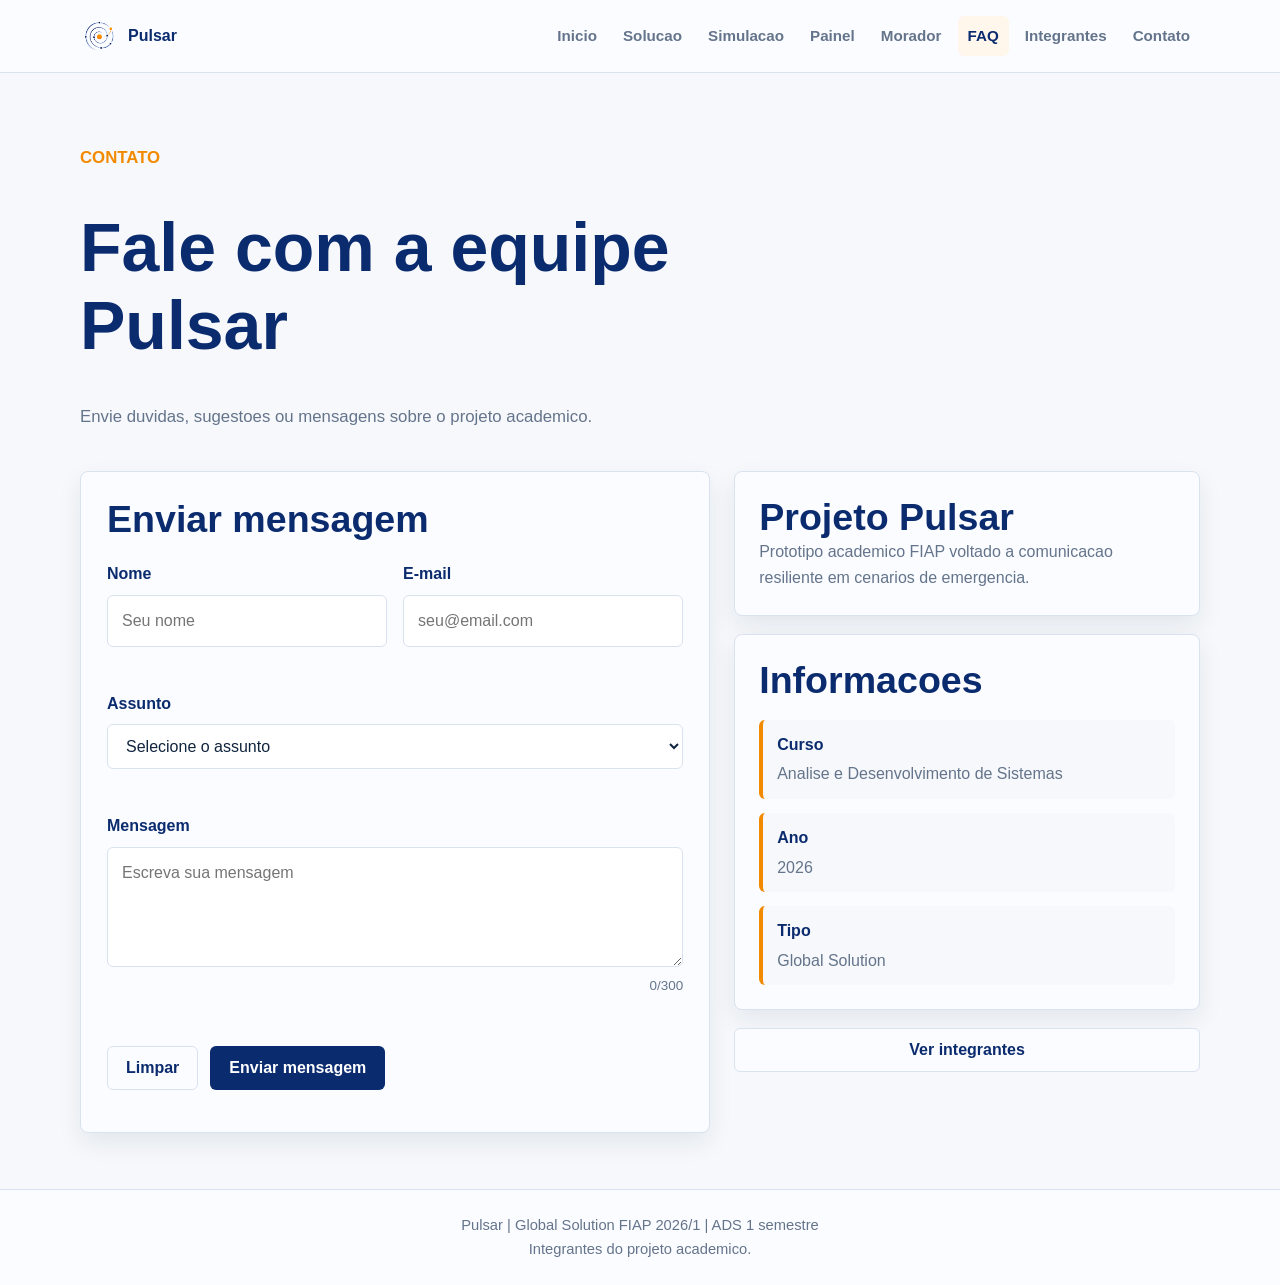
==== pages/contato.html @ 1aea79a1 "finalizando o css de contato" ====
<!DOCTYPE html>
<html lang="pt-BR">
<head>
    <meta charset="UTF-8">
    <meta name="viewport" content="width=device-width, initial-scale=1.0">
    <title>Pulsar | FAQ</title>
    <link rel="stylesheet" href="../css/style.css">
</head>
<body>
    <header class="site-header">
        <div class="nav-container">
            <a class="brand" href="../index.html">
                <img src="../img/pulsar_icone_transparente.png" alt="Icone Pulsar">
                <span>Pulsar</span>
            </a>

            <button class="menu-toggle" type="button" aria-label="Abrir menu" aria-expanded="false" aria-controls="menu-principal">
                Menu
            </button>

            <nav class="site-nav" id="menu-principal">
                <ul>
                    <li><a href="../index.html">Inicio</a></li>
                    <li><a href="sobre.html">Solucao</a></li>
                    <li><a href="simulador.html">Simulacao</a></li>
                    <li><a href="painel.html">Painel</a></li>
                    <li><a href="morador.html">Morador</a></li>
                    <li><a class="active" href="faq.html">FAQ</a></li>
                    <li><a href="integrantes.html">Integrantes</a></li>
                    <li><a href="contato.html">Contato</a></li>
                </ul>
            </nav>
        </div>
    </header>

    <main>
        <section class="page-hero">
            <p class="tag">Contato</p>
            <h1>Fale com a equipe Pulsar</h1>
            <p>Envie duvidas, sugestoes ou mensagens sobre o projeto academico.</p>
        </section>

        <section class="contact-layout">
            <article class="form-card">
                <h2>Enviar mensagem</h2>

                <form id="contactForm" novalidate>
                    <div class="form-row">
                        <div class="form-group">
                            <label for="contactName">Nome</label>
                            <input type="text" id="contactName" name="contactName" placeholder="Seu nome">
                            <small class="error-message" id="erroContactName"></small>
                        </div>

                        <div class="form-group">
                            <label for="contactEmail">E-mail</label>
                            <input type="email" id="contactEmail" name="contactEmail" placeholder="seu@email.com">
                            <small class="error-message" id="erroContactEmail"></small>
                        </div>
                    </div>

                    <div class="form-group">
                        <label for="contactSubject">Assunto</label>
                        <select id="contactSubject" name="contactSubject">
                            <option value="">Selecione o assunto</option>
                            <option>Duvida sobre o projeto</option>
                            <option>Sugestao de melhoria</option>
                            <option>Contato academico</option>
                            <option>Outro</option>
                        </select>
                        <small class="error-message" id="erroContactSubject"></small>
                    </div>

                    <div class="form-group">
                        <label for="contactMessage">Mensagem</label>
                        <textarea id="contactMessage" name="contactMessage" maxlength="300" placeholder="Escreva sua mensagem"></textarea>
                        <small class="form-counter"><span id="contactCounter">0</span>/300</small>
                        <small class="error-message" id="erroContactMessage"></small>
                    </div>

                    <section class="form-actions" aria-label="Acoes do formulario">
                        <button class="btn secondary" type="reset">Limpar</button>
                        <button class="btn primary" type="submit">Enviar mensagem</button>
                    </section>

                    <p class="success-message" id="contactSuccess"></p>
                </form>
            </article>

            <aside class="contact-info-stack">
                <article class="panel-card">
                    <h2>Projeto Pulsar</h2>
                    <p>Prototipo academico FIAP voltado a comunicacao resiliente em cenarios de emergencia.</p>
                </article>

                <article class="panel-card">
                    <h2>Informacoes</h2>
                    <ul class="contact-list">
                        <li><strong>Curso</strong><span>Analise e Desenvolvimento de Sistemas</span></li>
                        <li><strong>Ano</strong><span>2026</span></li>
                        <li><strong>Tipo</strong><span>Global Solution</span></li>
                    </ul>
                </article>

                <a class="btn secondary full" href="integrantes.html">Ver integrantes</a>
            </aside>
        </section>
    </main>

    <footer class="site-footer">
        <p>Pulsar | Global Solution FIAP 2026/1 | ADS 1 semestre</p>
        <p>Integrantes do projeto academico.</p>
    </footer>

    <script src="../js/script.js"></script>
</body>
</html>
---- css/style.css ----
:root {
    --azul-principal: #0B2B6F;
    --azul-institucional: #174B9A;
    --azul-tecnico: #235C85;
    --fundo-principal: #F6F8FB;
    --fundo-superficie: #FBFCFF;
    --borda-suave: #D9E2EF;
    --texto-principal: #11243D;
    --texto-secundario: #64748B;
    --laranja: #F28A00;
    --laranja-suave: #FFF7EC;
    --vermelho: #E11D2E;
    --verde: #178D46;
    --sombra: 0 10px 24px rgba(17, 36, 61, 0.08);
}

* {
    box-sizing: border-box;
    margin: 0;
    padding: 0;
}

html {
    scroll-behavior: smooth;
}

body {
    min-height: 100vh;
    background: var(--fundo-principal);
    color: var(--texto-principal);
    font-family: Arial, Helvetica, sans-serif;
    line-height: 1.6;
    overflow-x: hidden;
}

img {
    display: block;
    max-width: 100%;
}

.sr-only {
    position: absolute;
    width: 1px;
    height: 1px;
    padding: 0;
    margin: -1px;
    overflow: hidden;
    clip: rect(0, 0, 0, 0);
    white-space: nowrap;
    border: 0;
}

a {
    color: inherit;
    text-decoration: none;
}

ul,
ol {
    list-style-position: inside;
}

button,
input,
select,
textarea {
    font: inherit;
}

button,
a {
    -webkit-tap-highlight-color: transparent;
}

.site-header {
    position: sticky;
    top: 0;
    z-index: 10;
    background: rgba(251, 252, 255, 0.96);
    border-bottom: 1px solid var(--borda-suave);
    backdrop-filter: blur(12px);
}

.nav-container {
    width: min(1120px, calc(100% - 32px));
    margin: 0 auto;
    min-height: 72px;
    display: flex;
    align-items: center;
    justify-content: space-between;
    gap: 24px;
}

.brand {
    display: inline-flex;
    align-items: center;
    gap: 10px;
    color: var(--azul-principal);
    font-weight: 700;
    letter-spacing: 0;
}

.brand img {
    width: 38px;
    height: 38px;
    object-fit: contain;
}

.menu-toggle {
    display: none;
    border: 1px solid var(--borda-suave);
    border-radius: 6px;
    background: var(--fundo-superficie);
    color: var(--azul-principal);
    padding: 8px 12px;
    cursor: pointer;
}

.site-nav ul {
    display: flex;
    align-items: center;
    gap: 6px;
    list-style: none;
}

.site-nav a {
    display: inline-flex;
    align-items: center;
    min-height: 40px;
    border-radius: 6px;
    color: var(--texto-secundario);
    font-size: 0.95rem;
    font-weight: 600;
    padding: 8px 10px;
    transition: color 0.2s ease, background-color 0.2s ease;
}

.site-nav a:hover,
.site-nav a.active {
    background: var(--laranja-suave);
    color: var(--azul-principal);
}

main {
    width: min(1120px, calc(100% - 32px));
    margin: 0 auto;
    padding: 56px 0;
}

.hero-section,
.page-hero,
.dashboard-title {
    margin-bottom: 40px;
}

.hero-section,
.page-hero {
    display: grid;
    gap: 24px;
}

.hero-text,
.page-hero,
.dashboard-title {
    max-width: 760px;
}

.tag {
    color: var(--laranja);
    font-size: 0.82rem;
    font-weight: 700;
    letter-spacing: 0;
    text-transform: uppercase;
}

h1,
h2,
h3 {
    color: var(--azul-principal);
    line-height: 1.15;
}

h1 {
    font-size: clamp(2.2rem, 6vw, 4.25rem);
    margin-top: 12px;
}

h2 {
    font-size: clamp(1.6rem, 4vw, 2.35rem);
}

h3 {
    font-size: 1.2rem;
}

p {
    color: var(--texto-secundario);
}

.hero-text p,
.page-hero p,
.dashboard-title p {
    margin-top: 16px;
    font-size: 1.05rem;
}

.hero-actions,
.next-actions,
.form-actions,
.sim-controls {
    display: flex;
    flex-wrap: wrap;
    gap: 12px;
    margin-top: 24px;
}

.btn {
    display: inline-flex;
    align-items: center;
    justify-content: center;
    min-height: 44px;
    border: 1px solid transparent;
    border-radius: 6px;
    font-weight: 700;
    line-height: 1;
    padding: 12px 18px;
    cursor: pointer;
    transition: transform 0.2s ease, box-shadow 0.2s ease, background-color 0.2s ease, border-color 0.2s ease;
}

.btn:hover {
    transform: translateY(-1px);
    box-shadow: var(--sombra);
}

.btn.primary {
    background: var(--azul-principal);
    color: #FFFFFF;
}

.btn.secondary {
    background: var(--fundo-superficie);
    border-color: var(--borda-suave);
    color: var(--azul-principal);
}

.btn.ghost {
    background: transparent;
    color: var(--azul-principal);
}

.btn.alert {
    background: var(--vermelho);
    color: #FFFFFF;
}

.btn.full {
    width: 100%;
}

.text-link {
    color: var(--azul-institucional);
    font-weight: 700;
}

.text-link:hover {
    color: var(--laranja);
}

.home-hero {
    align-items: center;
    grid-template-columns: minmax(0, 1.4fr) minmax(280px, 0.8fr);
    min-height: 520px;
}

.small-note {
    color: var(--azul-tecnico);
    font-size: 0.9rem;
    font-weight: 700;
}

.home-summary {
    background: var(--fundo-superficie);
    border: 1px solid var(--borda-suave);
    border-radius: 8px;
    box-shadow: var(--sombra);
    padding: 28px;
}

.home-summary h2 {
    margin-top: 10px;
}

.home-summary ul {
    display: grid;
    gap: 10px;
    list-style: none;
    margin: 22px 0;
}

.home-summary li {
    border-left: 4px solid var(--laranja);
    color: var(--texto-principal);
    padding-left: 12px;
}

.section-heading {
    max-width: 760px;
}

.section-heading h2 {
    margin-top: 10px;
}

.section-heading p:not(.tag) {
    margin-top: 12px;
}

.communication-journey,
.home-organized-grid,
.problem-band {
    margin-top: 64px;
}

.journey-image-box {
    margin-top: 24px;
    overflow: hidden;
    border: 1px solid var(--borda-suave);
    border-radius: 8px;
    background: var(--fundo-superficie);
    box-shadow: var(--sombra);
}

.journey-image-box img {
    width: 100%;
}

.home-organized-grid {
    display: grid;
    grid-template-columns: minmax(0, 1.3fr) minmax(280px, 0.7fr);
    gap: 28px;
    align-items: start;
}

.home-panel {
    min-width: 0;
}

.home-feature-grid {
    display: grid;
    grid-template-columns: repeat(2, minmax(0, 1fr));
    gap: 18px;
    margin-top: 24px;
}

.info-card,
.journey-card {
    background: var(--fundo-superficie);
    border: 1px solid var(--borda-suave);
    border-radius: 8px;
    box-shadow: var(--sombra);
}

.info-card {
    display: grid;
    gap: 12px;
    padding: 22px;
}

.feature-icon {
    width: 54px;
    height: 54px;
    object-fit: contain;
}

.info-card h3 {
    color: var(--azul-principal);
}

.journey-grid {
    display: grid;
    gap: 14px;
    margin-top: 24px;
}

.journey-card {
    display: grid;
    gap: 6px;
    padding: 18px;
    transition: border-color 0.2s ease, transform 0.2s ease, box-shadow 0.2s ease;
}

.journey-card:hover {
    border-color: var(--laranja);
    transform: translateY(-1px);
}

.journey-card strong {
    color: var(--azul-principal);
}

.journey-card span {
    color: var(--texto-secundario);
    font-size: 0.94rem;
}

.problem-band {
    display: grid;
    grid-template-columns: minmax(0, 1.2fr) minmax(260px, 0.8fr);
    gap: 28px;
    align-items: center;
    border: 1px solid var(--borda-suave);
    border-radius: 8px;
    background: var(--azul-principal);
    padding: 32px;
}

.problem-band h2,
.problem-band p,
.problem-band li {
    color: #FFFFFF;
}

.problem-band .tag {
    color: var(--laranja);
}

.problem-band h2 {
    margin-top: 10px;
}

.problem-band p {
    margin-top: 14px;
}

.problem-band ul {
    display: grid;
    gap: 12px;
    list-style: none;
}

.problem-band li {
    border-left: 4px solid var(--laranja);
    padding-left: 12px;
}

.content-grid {
    display: grid;
    grid-template-columns: repeat(2, minmax(0, 1fr));
    gap: 24px;
    margin-top: 48px;
}

.content-card {
    display: grid;
    gap: 14px;
    background: var(--fundo-superficie);
    border: 1px solid var(--borda-suave);
    border-radius: 8px;
    box-shadow: var(--sombra);
    padding: 26px;
}

.content-card.wide {
    grid-column: 1 / -1;
}

.content-card p + p {
    margin-top: 4px;
}

.simple-list {
    display: grid;
    gap: 12px;
    color: var(--texto-secundario);
    list-style: decimal;
    list-style-position: outside;
    padding-left: 22px;
}

.simple-list li::marker {
    color: var(--laranja);
    font-weight: 700;
}

.cards-grid {
    display: grid;
    grid-template-columns: repeat(4, minmax(0, 1fr));
    gap: 18px;
    margin-top: 56px;
}

.cards-grid .section-heading {
    grid-column: 1 / -1;
    margin-bottom: 6px;
}

.solution-icon {
    background: var(--laranja-suave);
    border-radius: 8px;
    padding: 8px;
}

.notice {
    background: var(--laranja-suave);
    border: 1px solid rgba(242, 138, 0, 0.35);
    border-radius: 8px;
    color: var(--texto-principal);
    margin-bottom: 28px;
    padding: 18px 20px;
}

.notice strong {
    color: var(--azul-principal);
}

.simulator-layout {
    display: grid;
    grid-template-columns: minmax(0, 1.4fr) minmax(280px, 0.6fr);
    gap: 24px;
    align-items: start;
}

.simulator-board,
.side-panel {
    background: var(--fundo-superficie);
    border: 1px solid var(--borda-suave);
    border-radius: 8px;
    box-shadow: var(--sombra);
    padding: 26px;
}

.simulator-board h2,
.side-panel h2 {
    margin-bottom: 20px;
}

.sim-steps {
    display: grid;
    gap: 14px;
    list-style: none;
}

.sim-step {
    display: grid;
    grid-template-columns: 42px 50px minmax(0, 1fr);
    gap: 14px;
    align-items: center;
    border: 1px solid var(--borda-suave);
    border-radius: 8px;
    background: #FFFFFF;
    padding: 14px;
    opacity: 0.62;
    transition: border-color 0.2s ease, opacity 0.2s ease, transform 0.2s ease;
}

.sim-step.active,
.sim-step.done {
    opacity: 1;
}

.sim-step.active {
    border-color: var(--azul-institucional);
    transform: translateX(4px);
}

.sim-step.done {
    border-color: rgba(23, 141, 70, 0.35);
    background: rgba(23, 141, 70, 0.08);
}

.sim-step.danger.active {
    border-color: var(--vermelho);
    background: rgba(225, 29, 46, 0.08);
}

.sim-step.wait.active {
    border-color: var(--laranja);
    background: var(--laranja-suave);
}

.sim-step.success.active {
    border-color: var(--verde);
    background: rgba(23, 141, 70, 0.08);
}

.sim-number {
    display: inline-flex;
    align-items: center;
    justify-content: center;
    width: 34px;
    height: 34px;
    border-radius: 50%;
    background: var(--azul-principal);
    color: #FFFFFF;
    font-weight: 700;
}

.sim-icon {
    width: 48px;
    height: 48px;
    object-fit: contain;
}

.sim-step strong {
    color: var(--azul-principal);
}

.sim-step p {
    font-size: 0.92rem;
}

.route-status {
    border-left: 4px solid var(--azul-institucional);
    background: var(--fundo-principal);
    margin-top: 22px;
    padding: 14px 16px;
}

.route-status strong {
    color: var(--azul-principal);
}

.timeline-list {
    display: grid;
    gap: 12px;
    color: var(--texto-secundario);
    list-style: none;
}

.timeline-list li {
    border-left: 4px solid var(--borda-suave);
    padding-left: 12px;
}

.timeline-list strong {
    color: var(--azul-principal);
}

.simulation-info-grid {
    grid-template-columns: repeat(3, minmax(0, 1fr));
}

.dashboard-title {
    display: flex;
    align-items: flex-end;
    justify-content: space-between;
    gap: 24px;
    max-width: none;
}

.dashboard-title header {
    max-width: 760px;
}

.metric-grid {
    display: grid;
    grid-template-columns: repeat(5, minmax(0, 1fr));
    gap: 16px;
    margin-bottom: 28px;
}

.metric-card,
.panel-card,
.occurrence-card {
    background: var(--fundo-superficie);
    border: 1px solid var(--borda-suave);
    border-radius: 8px;
    box-shadow: var(--sombra);
}

.metric-card {
    display: grid;
    gap: 8px;
    padding: 20px;
}

.metric-card span {
    color: var(--texto-secundario);
    font-size: 0.88rem;
    font-weight: 700;
}

.metric-card strong {
    color: var(--azul-principal);
    font-size: 2rem;
    line-height: 1;
}

.metric-card p {
    font-size: 0.9rem;
}

.metric-card.warning strong,
.metric-card.warning p {
    color: var(--laranja);
}

.metric-card.danger strong,
.metric-card.danger p {
    color: var(--vermelho);
}

.dashboard-grid {
    display: grid;
    grid-template-columns: minmax(420px, 1.25fr) minmax(360px, 1fr);
    gap: 24px;
    align-items: start;
}

.panel-card {
    min-width: 0;
    padding: 24px;
}

.panel-title {
    display: flex;
    align-items: center;
    justify-content: space-between;
    gap: 16px;
    margin-bottom: 18px;
}

.panel-title h2 {
    font-size: 1.45rem;
}

.map-card {
    grid-row: span 2;
    min-height: 100%;
}

.map-image-card {
    display: grid;
    gap: 14px;
}

.dashboard-map-image {
    overflow: hidden;
    border-radius: 8px;
}

.dashboard-map-image img {
    width: 100%;
    height: auto;
    border-radius: 8px;
}

.table-wrapper {
    overflow-x: auto;
}

table {
    width: 100%;
    border-collapse: collapse;
}

th,
td {
    border-bottom: 1px solid var(--borda-suave);
    color: var(--texto-secundario);
    padding: 12px 10px;
    text-align: left;
    white-space: nowrap;
}

th {
    color: var(--azul-principal);
    font-size: 0.86rem;
    text-transform: uppercase;
}

td:first-child {
    color: var(--texto-principal);
    font-weight: 700;
}

.status,
.pill {
    display: inline-flex;
    align-items: center;
    justify-content: center;
    border-radius: 999px;
    font-size: 0.78rem;
    font-weight: 700;
    padding: 6px 10px;
}

.status.critical,
.pill.danger {
    background: rgba(225, 29, 46, 0.1);
    color: var(--vermelho);
}

.status.high,
.pill.warning {
    background: var(--laranja-suave);
    color: var(--laranja);
}

.status.medium,
.pill.info {
    background: rgba(35, 92, 133, 0.1);
    color: var(--azul-tecnico);
}

.bar-list {
    display: grid;
    gap: 16px;
    list-style: none;
    margin: 18px 0 24px;
}

.bar-list li {
    display: grid;
    grid-template-columns: 1fr auto;
    gap: 8px 12px;
    align-items: center;
}

.bar-list li > span:first-child {
    color: var(--texto-principal);
    font-weight: 700;
}

.bar-list strong {
    color: var(--azul-principal);
}

.bar-list li > span:last-child {
    grid-column: 1 / -1;
    height: 8px;
    border-radius: 999px;
    background: var(--azul-institucional);
}

.bar-92 {
    width: 92%;
}

.bar-72 {
    width: 72%;
}

.bar-60 {
    width: 60%;
}

.bar-45 {
    width: 45%;
}

.section-block {
    margin-top: 32px;
}

.occurrence-grid {
    display: grid;
    grid-template-columns: repeat(3, minmax(0, 1fr));
    gap: 18px;
}

.occurrence-card {
    display: grid;
    gap: 10px;
    padding: 22px;
}

.occurrence-card .pill {
    justify-self: start;
}

.occurrence-card strong {
    color: var(--azul-principal);
    font-size: 1.05rem;
}

.occurrence-card small {
    color: var(--texto-secundario);
}

.form-preview-layout {
    display: grid;
    grid-template-columns: minmax(0, 1.15fr) minmax(300px, 0.85fr);
    gap: 24px;
    align-items: start;
}

.form-card,
.alert-preview,
.phone-alert-card,
.validation-box {
    background: var(--fundo-superficie);
    border: 1px solid var(--borda-suave);
    border-radius: 8px;
    box-shadow: var(--sombra);
}

.form-card,
.alert-preview {
    padding: 26px;
}

.form-card h2,
.alert-preview h2 {
    margin-bottom: 20px;
}

.form-row {
    display: grid;
    grid-template-columns: repeat(2, minmax(0, 1fr));
    gap: 16px;
}

.form-group {
    display: grid;
    gap: 8px;
    margin-bottom: 18px;
}

.form-group label,
.choice-group legend {
    color: var(--azul-principal);
    font-weight: 700;
}

.form-group input,
.form-group select,
.form-group textarea {
    width: 100%;
    border: 1px solid var(--borda-suave);
    border-radius: 6px;
    background: #FFFFFF;
    color: var(--texto-principal);
    padding: 12px 14px;
    outline: none;
    transition: border-color 0.2s ease, box-shadow 0.2s ease;
}

.form-group textarea {
    min-height: 120px;
    resize: vertical;
}

.form-group input:focus,
.form-group select:focus,
.form-group textarea:focus {
    border-color: var(--azul-institucional);
    box-shadow: 0 0 0 3px rgba(23, 75, 154, 0.12);
}

.choice-group {
    display: grid;
    grid-template-columns: repeat(4, minmax(0, 1fr));
    gap: 10px;
    border: 1px solid var(--borda-suave);
    border-radius: 8px;
    margin: 4px 0 18px;
    padding: 16px;
}

.choice-group legend {
    padding: 0 6px;
}

.choice-group label {
    display: inline-flex;
    align-items: center;
    gap: 8px;
    border: 1px solid var(--borda-suave);
    border-radius: 6px;
    color: var(--texto-secundario);
    cursor: pointer;
    padding: 10px;
}

.choice-group input {
    accent-color: var(--azul-principal);
}

.form-counter,
.error-message {
    min-height: 18px;
    font-size: 0.84rem;
}

.form-counter {
    color: var(--texto-secundario);
    justify-self: end;
}

.error-message {
    color: var(--vermelho);
}

.success-message {
    color: var(--verde);
    font-weight: 700;
    margin-top: 16px;
}

.alert-preview {
    display: grid;
    gap: 18px;
}

.phone-alert-card {
    display: grid;
    gap: 12px;
    border-color: rgba(225, 29, 46, 0.28);
    background: linear-gradient(180deg, #FFFFFF 0%, var(--laranja-suave) 100%);
    padding: 22px;
}

.phone-alert-card h3 {
    color: var(--vermelho);
    font-size: 1.5rem;
}

.phone-alert-card p {
    color: var(--texto-principal);
}

.phone-alert-card strong {
    color: var(--azul-principal);
}

.alert-label {
    align-self: start;
    justify-self: start;
    border-radius: 999px;
    background: var(--vermelho);
    color: #FFFFFF;
    font-size: 0.78rem;
    font-weight: 700;
    padding: 6px 10px;
    text-transform: uppercase;
}

.validation-box {
    padding: 20px;
}

.validation-box ul {
    display: grid;
    gap: 8px;
    color: var(--texto-secundario);
    margin-top: 12px;
}

.next-actions.vertical {
    flex-direction: column;
    margin-top: 0;
}

.resident-layout {
    display: grid;
    grid-template-columns: minmax(280px, 0.85fr) minmax(0, 1.15fr);
    gap: 24px;
    align-items: start;
}

.resident-alert,
.resident-response {
    background: var(--fundo-superficie);
    border: 1px solid var(--borda-suave);
    border-radius: 8px;
    box-shadow: var(--sombra);
    padding: 28px;
}

.resident-alert {
    display: grid;
    gap: 14px;
    border-color: rgba(225, 29, 46, 0.28);
    background: linear-gradient(180deg, #FFFFFF 0%, var(--laranja-suave) 100%);
}

.resident-logo {
    width: 138px;
    height: auto;
}

.alert-badge {
    justify-self: start;
    border-radius: 999px;
    background: var(--vermelho);
    color: #FFFFFF;
    font-size: 0.78rem;
    font-weight: 700;
    padding: 6px 10px;
    text-transform: uppercase;
}

.resident-alert h1 {
    color: var(--vermelho);
    font-size: clamp(2rem, 5vw, 3.25rem);
}

.subtitle {
    color: var(--azul-principal);
    font-weight: 700;
}

.alert-details {
    display: grid;
    gap: 12px;
    border-top: 1px solid rgba(225, 29, 46, 0.18);
    margin-top: 6px;
    padding-top: 18px;
}

.alert-details p {
    color: var(--texto-principal);
}

.alert-details strong {
    color: var(--azul-principal);
}

.resident-response h2 {
    margin-bottom: 8px;
}

.resident-response > p {
    margin-bottom: 22px;
}

.response-options {
    display: grid;
    gap: 12px;
    border: 0;
    margin-bottom: 18px;
}

.response-options legend {
    color: var(--azul-principal);
    font-weight: 700;
    margin-bottom: 10px;
}

.response-card {
    display: grid;
    grid-template-columns: auto minmax(0, 1fr);
    gap: 12px;
    align-items: start;
    border: 1px solid var(--borda-suave);
    border-radius: 8px;
    background: #FFFFFF;
    cursor: pointer;
    padding: 16px;
    transition: border-color 0.2s ease, background-color 0.2s ease, transform 0.2s ease;
}

.response-card:hover {
    border-color: var(--azul-institucional);
    transform: translateY(-1px);
}

.response-card input {
    accent-color: var(--azul-principal);
    margin-top: 4px;
}

.response-card strong {
    color: var(--azul-principal);
    display: block;
}

.response-card small {
    color: var(--texto-secundario);
}

.response-card.rescue {
    border-color: rgba(225, 29, 46, 0.28);
}

.response-card.rescue strong {
    color: var(--vermelho);
}

.rescue-details {
    display: none;
    border: 1px solid rgba(225, 29, 46, 0.22);
    border-radius: 8px;
    background: rgba(225, 29, 46, 0.06);
    margin-bottom: 18px;
    padding: 18px;
}

.rescue-details.show {
    display: block;
}

.rescue-details h3 {
    color: var(--vermelho);
    margin-bottom: 14px;
}

.gps-status-box {
    display: grid;
    gap: 8px;
    border: 1px solid rgba(23, 75, 154, 0.18);
    border-radius: 8px;
    background: #FFFFFF;
    padding: 16px;
}

.gps-status-box p,
.gps-status-box label,
.gps-status-box small {
    color: var(--texto-principal);
}

.gps-status-box strong,
.gps-status-box label {
    color: var(--azul-principal);
}

.gps-status-box input {
    border: 1px solid var(--borda-suave);
    border-radius: 6px;
    background: var(--fundo-principal);
    color: var(--texto-principal);
    padding: 12px 14px;
}

.metric-card.success strong,
.metric-card.success p {
    color: var(--verde);
}

.returns-layout {
    display: grid;
    grid-template-columns: minmax(0, 1.4fr) minmax(280px, 0.6fr);
    gap: 24px;
    align-items: start;
}

.simple-select {
    min-height: 40px;
    border: 1px solid var(--borda-suave);
    border-radius: 6px;
    background: #FFFFFF;
    color: var(--texto-principal);
    font-weight: 700;
    padding: 8px 12px;
}

.side-stack {
    display: grid;
    gap: 18px;
}

.priority-list {
    display: grid;
    gap: 14px;
    list-style: none;
    margin-top: 18px;
}

.priority-list li {
    display: grid;
    gap: 4px;
    border-left: 4px solid var(--laranja);
    background: var(--fundo-principal);
    border-radius: 6px;
    padding: 12px 14px;
}

.priority-list strong {
    color: var(--azul-principal);
}

.priority-list span {
    color: var(--texto-secundario);
    font-size: 0.92rem;
}

.coverage-box {
    display: grid;
    place-items: center;
    gap: 6px;
    border: 1px solid rgba(23, 141, 70, 0.22);
    border-radius: 8px;
    background: rgba(23, 141, 70, 0.08);
    margin: 18px 0;
    min-height: 150px;
    text-align: center;
}

.coverage-box strong {
    color: var(--verde);
    font-size: 3rem;
    line-height: 1;
}

.coverage-box span {
    color: var(--texto-secundario);
    font-weight: 700;
}

.hidden-row {
    display: none;
}

.members-grid {
    display: grid;
    grid-template-columns: repeat(2, minmax(0, 1fr));
    gap: 24px;
    margin-top: 48px;
}

.member-card {
    display: grid;
    grid-template-columns: 104px minmax(0, 1fr);
    gap: 22px;
    align-items: center;
    background: var(--fundo-superficie);
    border: 1px solid var(--borda-suave);
    border-radius: 8px;
    box-shadow: var(--sombra);
    padding: 26px;
}

.member-avatar {
    display: grid;
    place-items: center;
    width: 104px;
    height: 104px;
    border: 1px solid rgba(242, 138, 0, 0.35);
    border-radius: 8px;
    background: var(--laranja-suave);
    color: var(--azul-principal);
    font-size: 2rem;
    font-weight: 700;
}

.member-info {
    min-width: 0;
}

.member-info h2 {
    font-size: clamp(1.35rem, 3vw, 1.8rem);
    margin-top: 8px;
}

.member-details {
    display: grid;
    gap: 10px;
    margin-top: 18px;
}

.member-details div {
    display: grid;
    gap: 2px;
    border-left: 4px solid var(--laranja);
    background: var(--fundo-principal);
    border-radius: 6px;
    padding: 10px 12px;
}

.member-details dt {
    color: var(--azul-principal);
    font-size: 0.78rem;
    font-weight: 700;
    text-transform: uppercase;
}

.member-details dd {
    color: var(--texto-secundario);
}

.members-summary {
    margin-top: 32px;
}

.site-footer {
    border-top: 1px solid var(--borda-suave);
    background: var(--fundo-superficie);
    padding: 24px 16px;
    text-align: center;
}

.site-footer p {
    color: var(--texto-secundario);
    font-size: 0.92rem;
}

@media (max-width: 767px) {
    .nav-container {
        min-height: 64px;
        flex-wrap: wrap;
        padding: 12px 0;
    }

    .menu-toggle {
        display: inline-flex;
    }

    .site-nav {
        display: none;
        width: 100%;
    }

    .site-nav.open {
        display: block;
    }

    .site-nav ul {
        align-items: stretch;
        flex-direction: column;
        gap: 4px;
        padding: 8px 0 4px;
    }

    .site-nav a {
        justify-content: center;
        width: 100%;
    }

    main {
        padding: 40px 0;
    }

    .hero-actions,
    .next-actions,
    .form-actions,
    .sim-controls {
        flex-direction: column;
    }

    .btn {
        width: 100%;
    }

    .home-hero,
    .home-organized-grid,
    .simulator-layout,
    .dashboard-title,
    .dashboard-grid,
    .form-preview-layout,
    .resident-layout,
    .returns-layout,
    .problem-band {
        grid-template-columns: 1fr;
    }

    .dashboard-title {
        align-items: stretch;
        flex-direction: column;
    }

    .map-card {
        grid-row: auto;
    }

    .home-hero {
        min-height: auto;
    }

    .home-feature-grid {
        grid-template-columns: 1fr;
    }

    .home-summary,
    .content-card,
    .info-card,
    .journey-card,
    .simulator-board,
    .side-panel,
    .form-card,
    .alert-preview,
    .phone-alert-card,
    .validation-box,
    .resident-alert,
    .resident-response,
    .problem-band {
        padding: 20px;
    }

    .content-grid,
    .cards-grid,
    .metric-grid,
    .occurrence-grid,
    .form-row,
    .choice-group,
    .members-grid,
    .simulation-info-grid {
        grid-template-columns: 1fr;
    }

    .member-card {
        grid-template-columns: 1fr;
        padding: 20px;
    }

    .member-avatar {
        width: 88px;
        height: 88px;
        font-size: 1.6rem;
    }

    .panel-title {
        align-items: flex-start;
        flex-direction: column;
    }

    .table-wrapper {
        margin-inline: -20px;
        padding-inline: 20px;
    }

    .sim-step {
        grid-template-columns: 34px 42px minmax(0, 1fr);
        gap: 10px;
    }

    .sim-number {
        width: 30px;
        height: 30px;
    }

    .sim-icon {
        width: 40px;
        height: 40px;
    }
}

@media (min-width: 768px) and (max-width: 991px) {
    .home-hero,
    .home-organized-grid,
    .simulator-layout,
    .dashboard-grid,
    .form-preview-layout,
    .resident-layout,
    .returns-layout,
    .problem-band {
        grid-template-columns: 1fr;
    }

    .metric-grid,
    .occurrence-grid,
    .members-grid {
        grid-template-columns: repeat(2, minmax(0, 1fr));
    }

    .cards-grid {
        grid-template-columns: repeat(2, minmax(0, 1fr));
    }

    .map-card {
        grid-row: auto;
    }
}

.contact-layout {
    display: grid;
    grid-template-columns: minmax(0, 1.15fr) minmax(300px, 0.85fr);
    gap: 24px;
    align-items: start;
}

.contact-info-stack {
    display: grid;
    gap: 18px;
}

.contact-list {
    display: grid;
    gap: 14px;
    list-style: none;
    margin-top: 18px;
}

.contact-list li {
    display: grid;
    gap: 4px;
    border-left: 4px solid var(--laranja);
    background: var(--fundo-principal);
    border-radius: 6px;
    padding: 12px 14px;
}

.contact-list strong {
    color: var(--azul-principal);
}

.contact-list span {
    color: var(--texto-secundario);
}
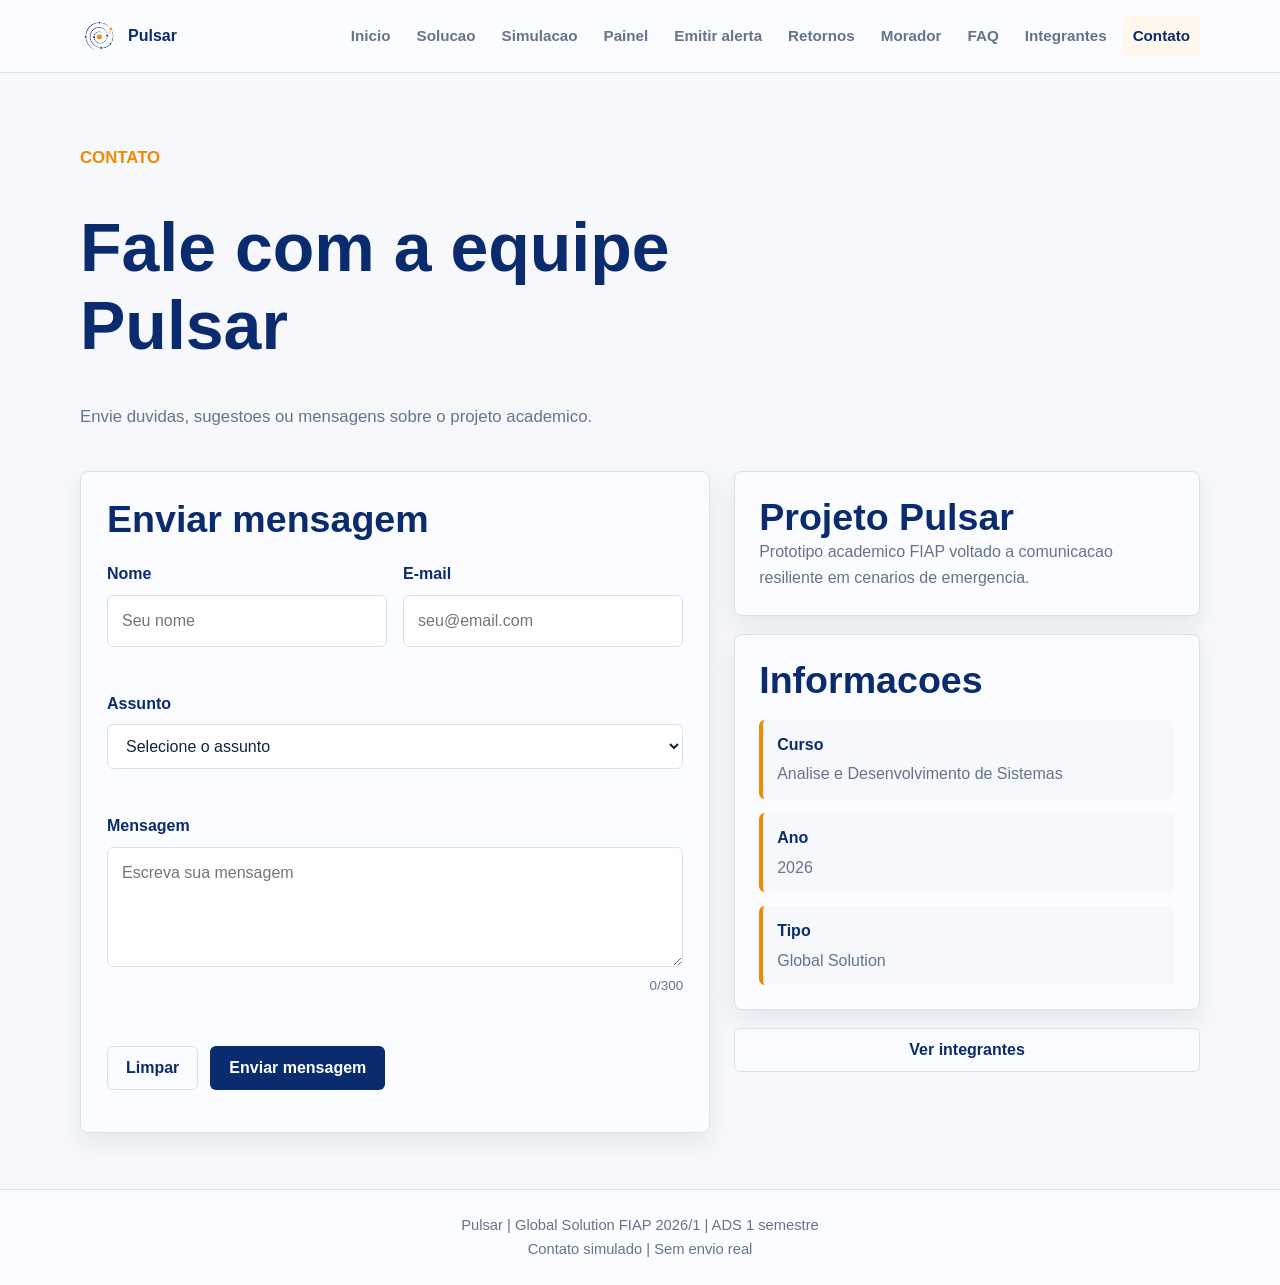
==== commit 9d4420a7: "dando uns ajustes em contato" ====
--- a/pages/contato.html
+++ b/pages/contato.html
@@ -3,7 +3,7 @@
 <head>
     <meta charset="UTF-8">
     <meta name="viewport" content="width=device-width, initial-scale=1.0">
-    <title>Pulsar | FAQ</title>
+    <title>Pulsar | Contato</title>
     <link rel="stylesheet" href="../css/style.css">
 </head>
 <body>
@@ -24,10 +24,12 @@
                     <li><a href="sobre.html">Solucao</a></li>
                     <li><a href="simulador.html">Simulacao</a></li>
                     <li><a href="painel.html">Painel</a></li>
+                    <li><a href="emitir-alerta.html">Emitir alerta</a></li>
+                    <li><a href="retornos.html">Retornos</a></li>
                     <li><a href="morador.html">Morador</a></li>
-                    <li><a class="active" href="faq.html">FAQ</a></li>
+                    <li><a href="faq.html">FAQ</a></li>
                     <li><a href="integrantes.html">Integrantes</a></li>
-                    <li><a href="contato.html">Contato</a></li>
+                    <li><a class="active" href="contato.html">Contato</a></li>
                 </ul>
             </nav>
         </div>
@@ -109,9 +111,9 @@
 
     <footer class="site-footer">
         <p>Pulsar | Global Solution FIAP 2026/1 | ADS 1 semestre</p>
-        <p>Integrantes do projeto academico.</p>
+        <p>Contato simulado | Sem envio real</p>
     </footer>
 
     <script src="../js/script.js"></script>
 </body>
-</html>+</html>
--- a/css/style.css
+++ b/css/style.css
@@ -1588,4 +1588,10 @@
 
 .contact-list span {
     color: var(--texto-secundario);
-}+}
+
+@media (max-width: 991px) {
+    .contact-layout {
+        grid-template-columns: 1fr;
+    }
+}
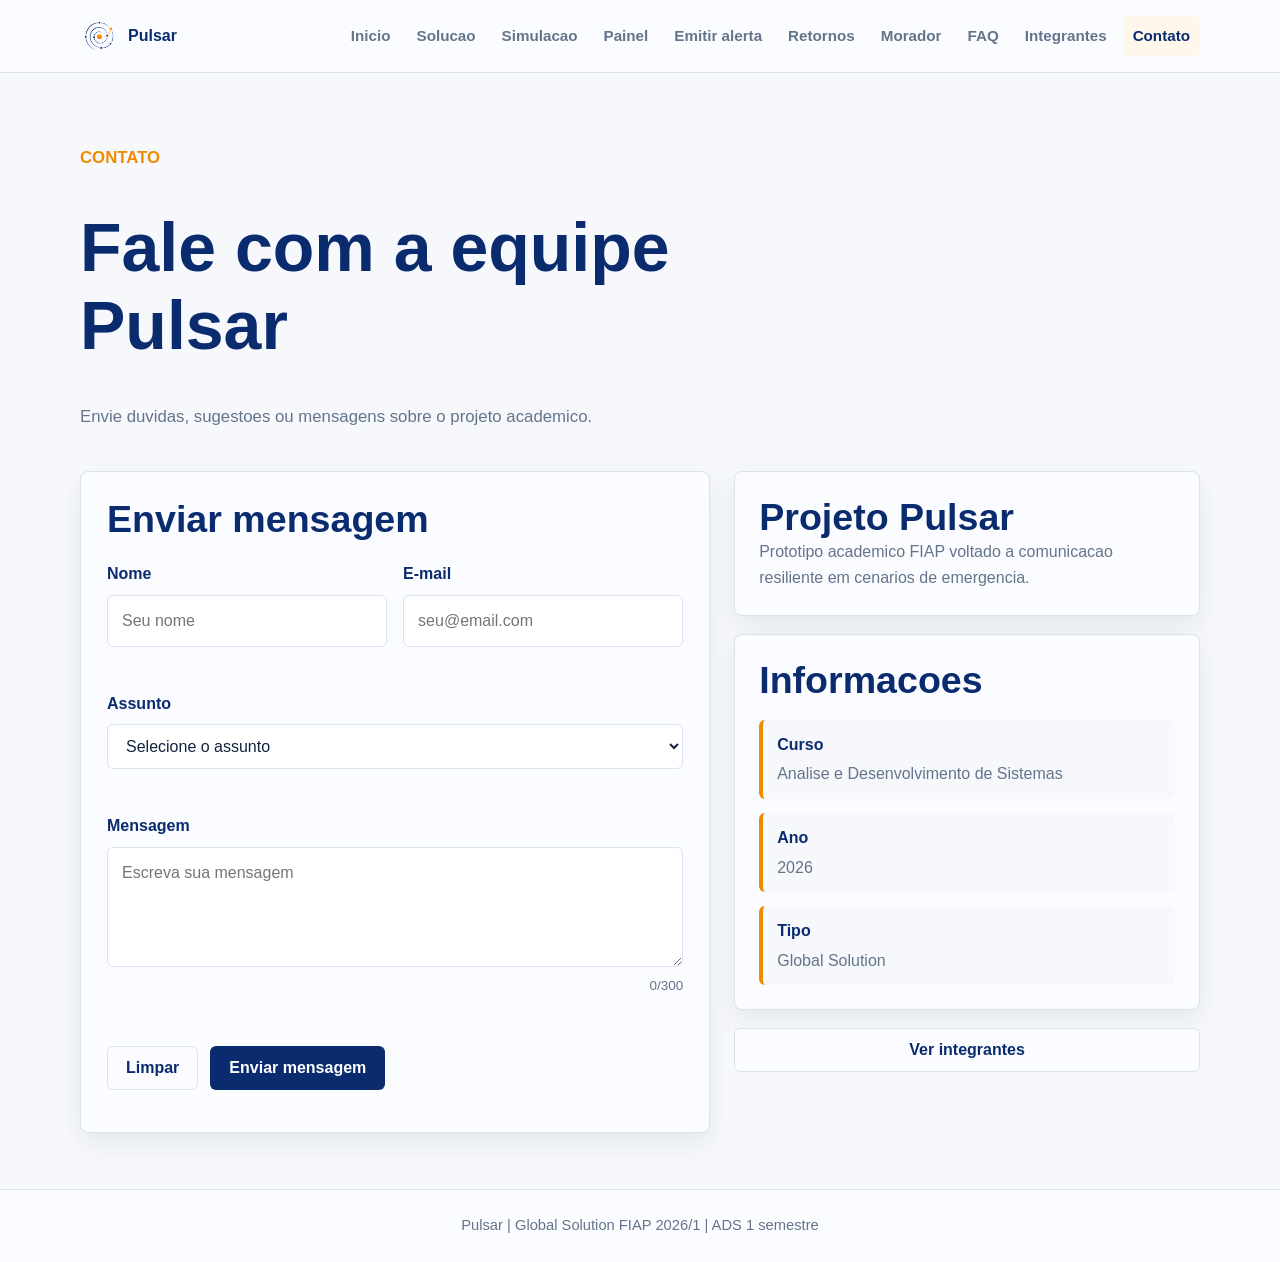
==== commit be13bb21: "ajuste de texto" ====
--- a/pages/contato.html
+++ b/pages/contato.html
@@ -10,7 +10,7 @@
     <header class="site-header">
         <div class="nav-container">
             <a class="brand" href="../index.html">
-                <img src="../img/pulsar_icone_transparente.png" alt="Icone Pulsar">
+                <img src="../assets/pulsar_icone_transparente.png" alt="Icone Pulsar">
                 <span>Pulsar</span>
             </a>
 
@@ -111,7 +111,6 @@
 
     <footer class="site-footer">
         <p>Pulsar | Global Solution FIAP 2026/1 | ADS 1 semestre</p>
-        <p>Contato simulado | Sem envio real</p>
     </footer>
 
     <script src="../js/script.js"></script>
--- a/css/style.css
+++ b/css/style.css
@@ -1324,16 +1324,12 @@
 }
 
 .member-avatar {
-    display: grid;
-    place-items: center;
     width: 104px;
     height: 104px;
     border: 1px solid rgba(242, 138, 0, 0.35);
     border-radius: 8px;
     background: var(--laranja-suave);
-    color: var(--azul-principal);
-    font-size: 2rem;
-    font-weight: 700;
+    object-fit: cover;
 }
 
 .member-info {
@@ -1369,6 +1365,30 @@
 
 .member-details dd {
     color: var(--texto-secundario);
+}
+
+.member-links {
+    display: flex;
+    flex-wrap: wrap;
+    gap: 10px;
+    margin-top: 18px;
+}
+
+.member-links a {
+    border: 1px solid rgba(14, 79, 125, 0.25);
+    border-radius: 6px;
+    color: var(--azul-principal);
+    font-size: 0.88rem;
+    font-weight: 700;
+    padding: 9px 12px;
+    text-decoration: none;
+    transition: background 0.2s ease, border-color 0.2s ease, color 0.2s ease;
+}
+
+.member-links a:hover {
+    background: var(--azul-principal);
+    border-color: var(--azul-principal);
+    color: #ffffff;
 }
 
 .members-summary {
@@ -1498,7 +1518,6 @@
     .member-avatar {
         width: 88px;
         height: 88px;
-        font-size: 1.6rem;
     }
 
     .panel-title {
@@ -1595,3 +1614,89 @@
         grid-template-columns: 1fr;
     }
 }
+
+
+.faq-layout {
+    display: grid;
+    grid-template-columns: minmax(0, 1.25fr) minmax(280px, 0.75fr);
+    gap: 24px;
+    align-items: start;
+}
+
+.faq-list,
+.faq-side {
+    display: grid;
+    gap: 16px;
+}
+
+.faq-item {
+    background: var(--fundo-superficie);
+    border: 1px solid var(--borda-suave);
+    border-radius: 8px;
+    box-shadow: var(--sombra);
+    overflow: hidden;
+}
+
+.faq-question {
+    display: flex;
+    align-items: center;
+    justify-content: space-between;
+    gap: 16px;
+    width: 100%;
+    border: 0;
+    background: transparent;
+    color: var(--azul-principal);
+    cursor: pointer;
+    font-weight: 700;
+    padding: 20px 22px;
+    text-align: left;
+}
+
+.faq-icon {
+    display: grid;
+    place-items: center;
+    width: 30px;
+    height: 30px;
+    border-radius: 6px;
+    background: var(--laranja-suave);
+    color: var(--laranja);
+    flex: 0 0 auto;
+}
+
+.faq-answer {
+    display: none;
+    border-top: 1px solid var(--borda-suave);
+    padding: 0 22px 20px;
+}
+
+.faq-item.open .faq-answer {
+    display: block;
+}
+
+.faq-item.open .faq-icon {
+    background: var(--azul-principal);
+    color: #FFFFFF;
+}
+
+@media (max-width: 991px) {
+    .faq-layout {
+        grid-template-columns: 1fr;
+    }
+}
+
+@media (max-width: 767px) {
+    .faq-question {
+        align-items: flex-start;
+        gap: 12px;
+        padding: 18px 20px;
+    }
+
+    .faq-question span:first-child {
+        min-width: 0;
+        overflow-wrap: anywhere;
+    }
+
+    .faq-answer {
+        padding: 0 20px 18px;
+    }
+}
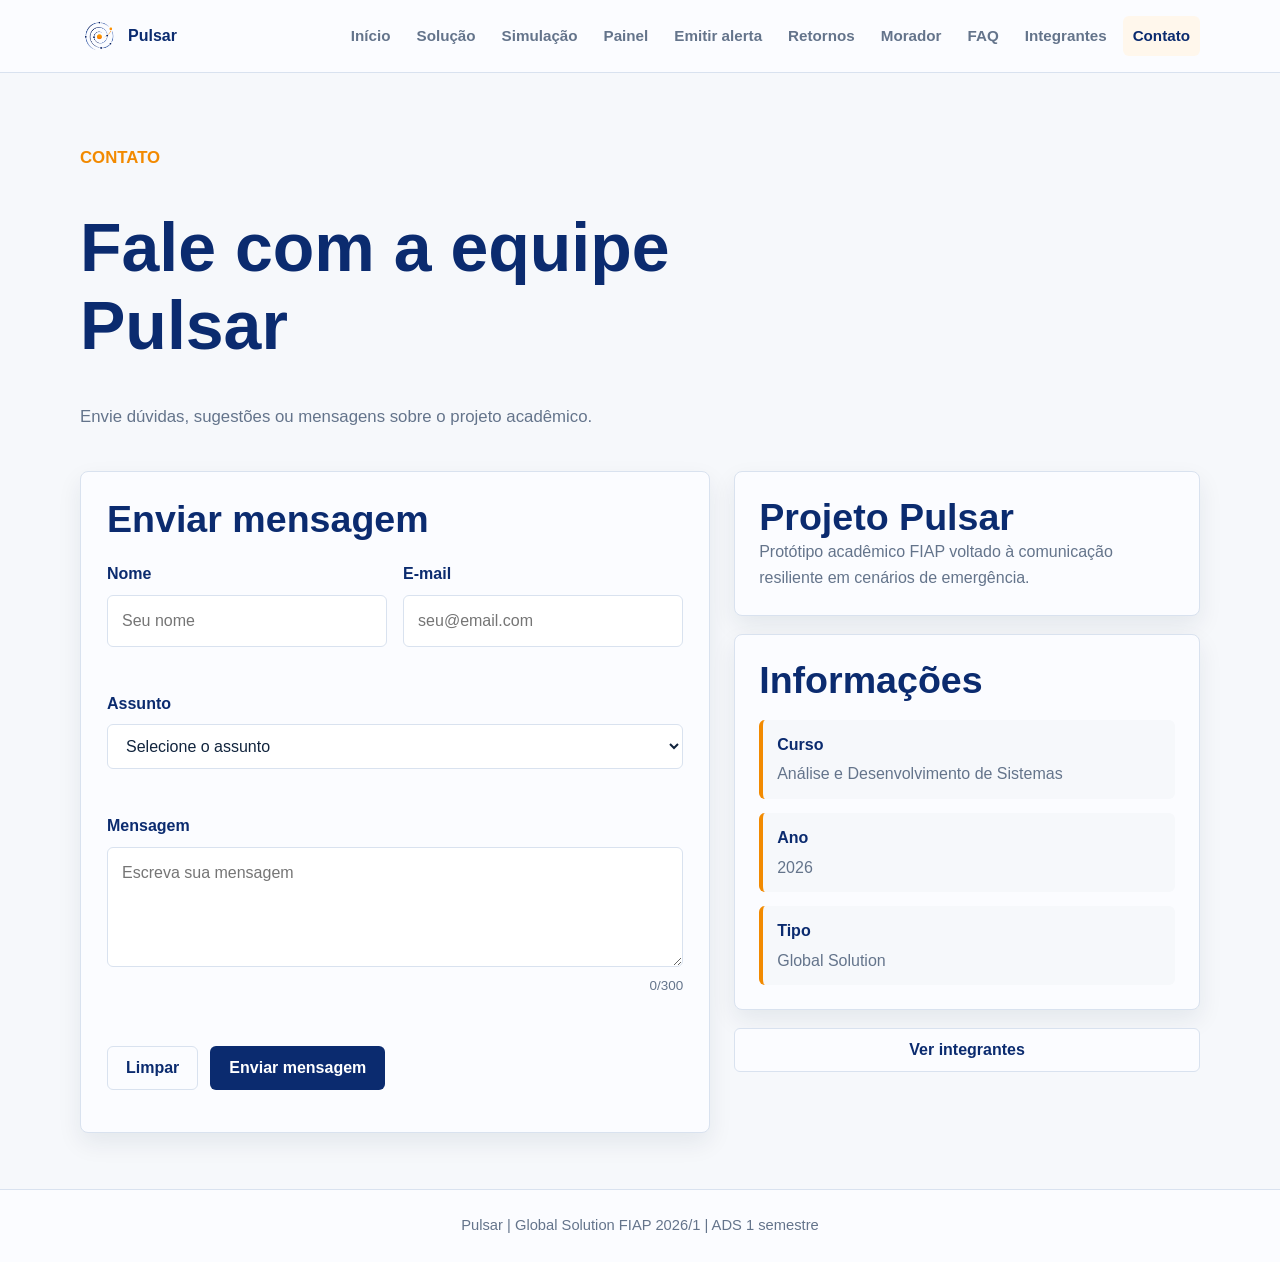
==== commit 2f38462e: "correção erros portugues" ====
--- a/pages/contato.html
+++ b/pages/contato.html
@@ -10,7 +10,7 @@
     <header class="site-header">
         <div class="nav-container">
             <a class="brand" href="../index.html">
-                <img src="../assets/pulsar_icone_transparente.png" alt="Icone Pulsar">
+                <img src="../assets/pulsar_icone_transparente.png" alt="Ícone Pulsar">
                 <span>Pulsar</span>
             </a>
 
@@ -20,9 +20,9 @@
 
             <nav class="site-nav" id="menu-principal">
                 <ul>
-                    <li><a href="../index.html">Inicio</a></li>
-                    <li><a href="sobre.html">Solucao</a></li>
-                    <li><a href="simulador.html">Simulacao</a></li>
+                    <li><a href="../index.html">Início</a></li>
+                    <li><a href="sobre.html">Solução</a></li>
+                    <li><a href="simulador.html">Simulação</a></li>
                     <li><a href="painel.html">Painel</a></li>
                     <li><a href="emitir-alerta.html">Emitir alerta</a></li>
                     <li><a href="retornos.html">Retornos</a></li>
@@ -39,7 +39,7 @@
         <section class="page-hero">
             <p class="tag">Contato</p>
             <h1>Fale com a equipe Pulsar</h1>
-            <p>Envie duvidas, sugestoes ou mensagens sobre o projeto academico.</p>
+            <p>Envie dúvidas, sugestões ou mensagens sobre o projeto acadêmico.</p>
         </section>
 
         <section class="contact-layout">
@@ -65,9 +65,9 @@
                         <label for="contactSubject">Assunto</label>
                         <select id="contactSubject" name="contactSubject">
                             <option value="">Selecione o assunto</option>
-                            <option>Duvida sobre o projeto</option>
-                            <option>Sugestao de melhoria</option>
-                            <option>Contato academico</option>
+                            <option>Dúvida sobre o projeto</option>
+                            <option>Sugestão de melhoria</option>
+                            <option>Contato acadêmico</option>
                             <option>Outro</option>
                         </select>
                         <small class="error-message" id="erroContactSubject"></small>
@@ -80,7 +80,7 @@
                         <small class="error-message" id="erroContactMessage"></small>
                     </div>
 
-                    <section class="form-actions" aria-label="Acoes do formulario">
+                    <section class="form-actions" aria-label="Ações do formulário">
                         <button class="btn secondary" type="reset">Limpar</button>
                         <button class="btn primary" type="submit">Enviar mensagem</button>
                     </section>
@@ -92,13 +92,13 @@
             <aside class="contact-info-stack">
                 <article class="panel-card">
                     <h2>Projeto Pulsar</h2>
-                    <p>Prototipo academico FIAP voltado a comunicacao resiliente em cenarios de emergencia.</p>
+                    <p>Protótipo acadêmico FIAP voltado à comunicação resiliente em cenários de emergência.</p>
                 </article>
 
                 <article class="panel-card">
-                    <h2>Informacoes</h2>
+                    <h2>Informações</h2>
                     <ul class="contact-list">
-                        <li><strong>Curso</strong><span>Analise e Desenvolvimento de Sistemas</span></li>
+                        <li><strong>Curso</strong><span>Análise e Desenvolvimento de Sistemas</span></li>
                         <li><strong>Ano</strong><span>2026</span></li>
                         <li><strong>Tipo</strong><span>Global Solution</span></li>
                     </ul>
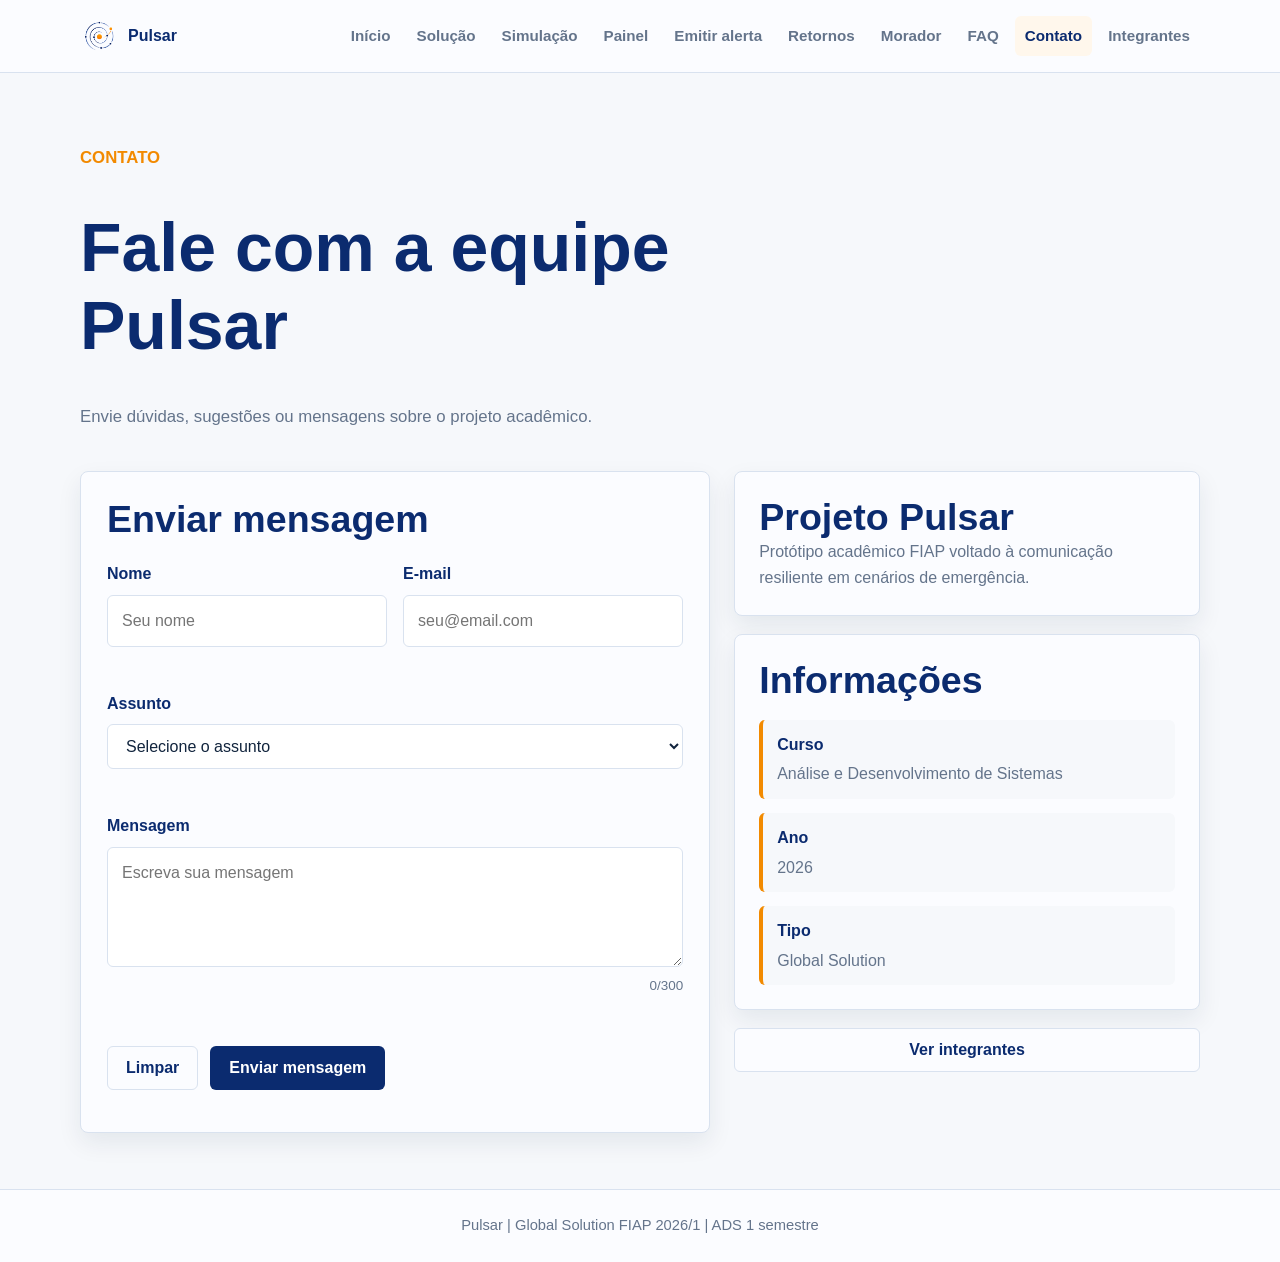
==== commit b36176ac: "ajuste de menu" ====
--- a/pages/contato.html
+++ b/pages/contato.html
@@ -28,8 +28,8 @@
                     <li><a href="retornos.html">Retornos</a></li>
                     <li><a href="morador.html">Morador</a></li>
                     <li><a href="faq.html">FAQ</a></li>
+                    <li><a class="active" href="contato.html">Contato</a></li>
                     <li><a href="integrantes.html">Integrantes</a></li>
-                    <li><a class="active" href="contato.html">Contato</a></li>
                 </ul>
             </nav>
         </div>
@@ -114,5 +114,6 @@
     </footer>
 
     <script src="../js/script.js"></script>
+    <script src="../js/chatbot.js"></script>
 </body>
 </html>
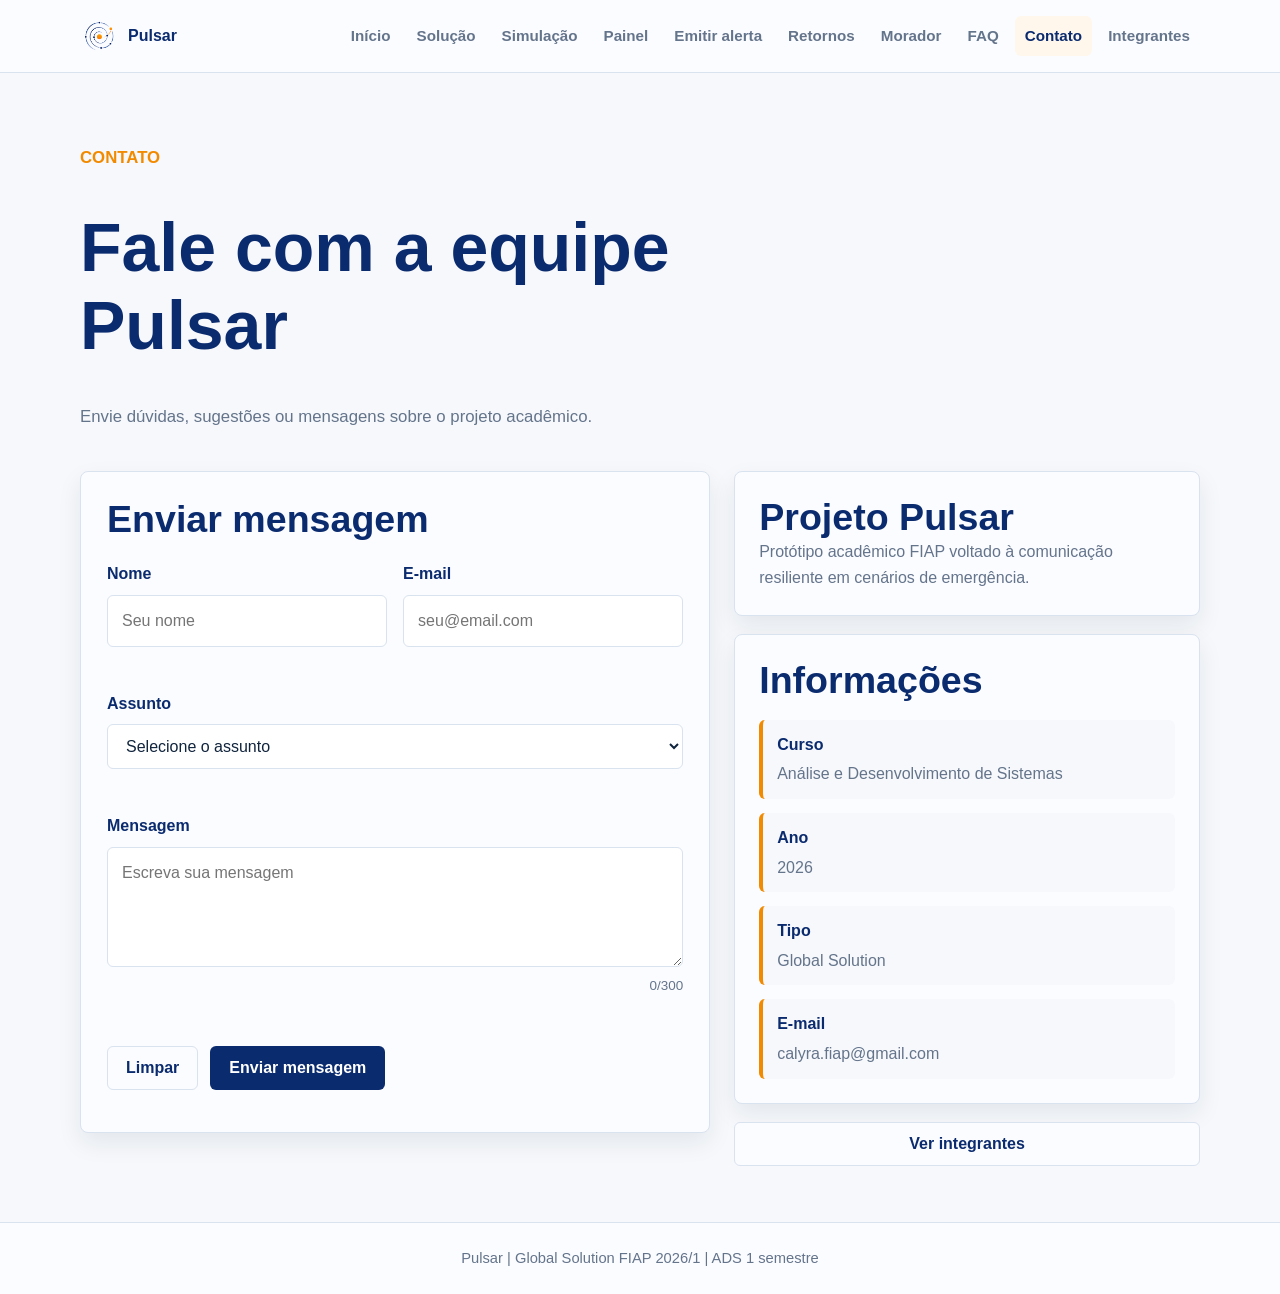
==== commit ebff0c92: "Correção contato" ====
--- a/pages/contato.html
+++ b/pages/contato.html
@@ -101,6 +101,7 @@
                         <li><strong>Curso</strong><span>Análise e Desenvolvimento de Sistemas</span></li>
                         <li><strong>Ano</strong><span>2026</span></li>
                         <li><strong>Tipo</strong><span>Global Solution</span></li>
+                        <li><strong>E-mail</strong><span><a href="mailto:calyra.fiap@gmail.com">calyra.fiap@gmail.com</a></span></li>
                     </ul>
                 </article>
 
--- a/css/style.css
+++ b/css/style.css
@@ -1407,7 +1407,7 @@
     font-size: 0.92rem;
 }
 
-@media (max-width: 767px) {
+@media (max-width: 991px) {
     .nav-container {
         min-height: 64px;
         flex-wrap: wrap;
@@ -1438,7 +1438,9 @@
         justify-content: center;
         width: 100%;
     }
-
+}
+
+@media (max-width: 767px) {
     main {
         padding: 40px 0;
     }
